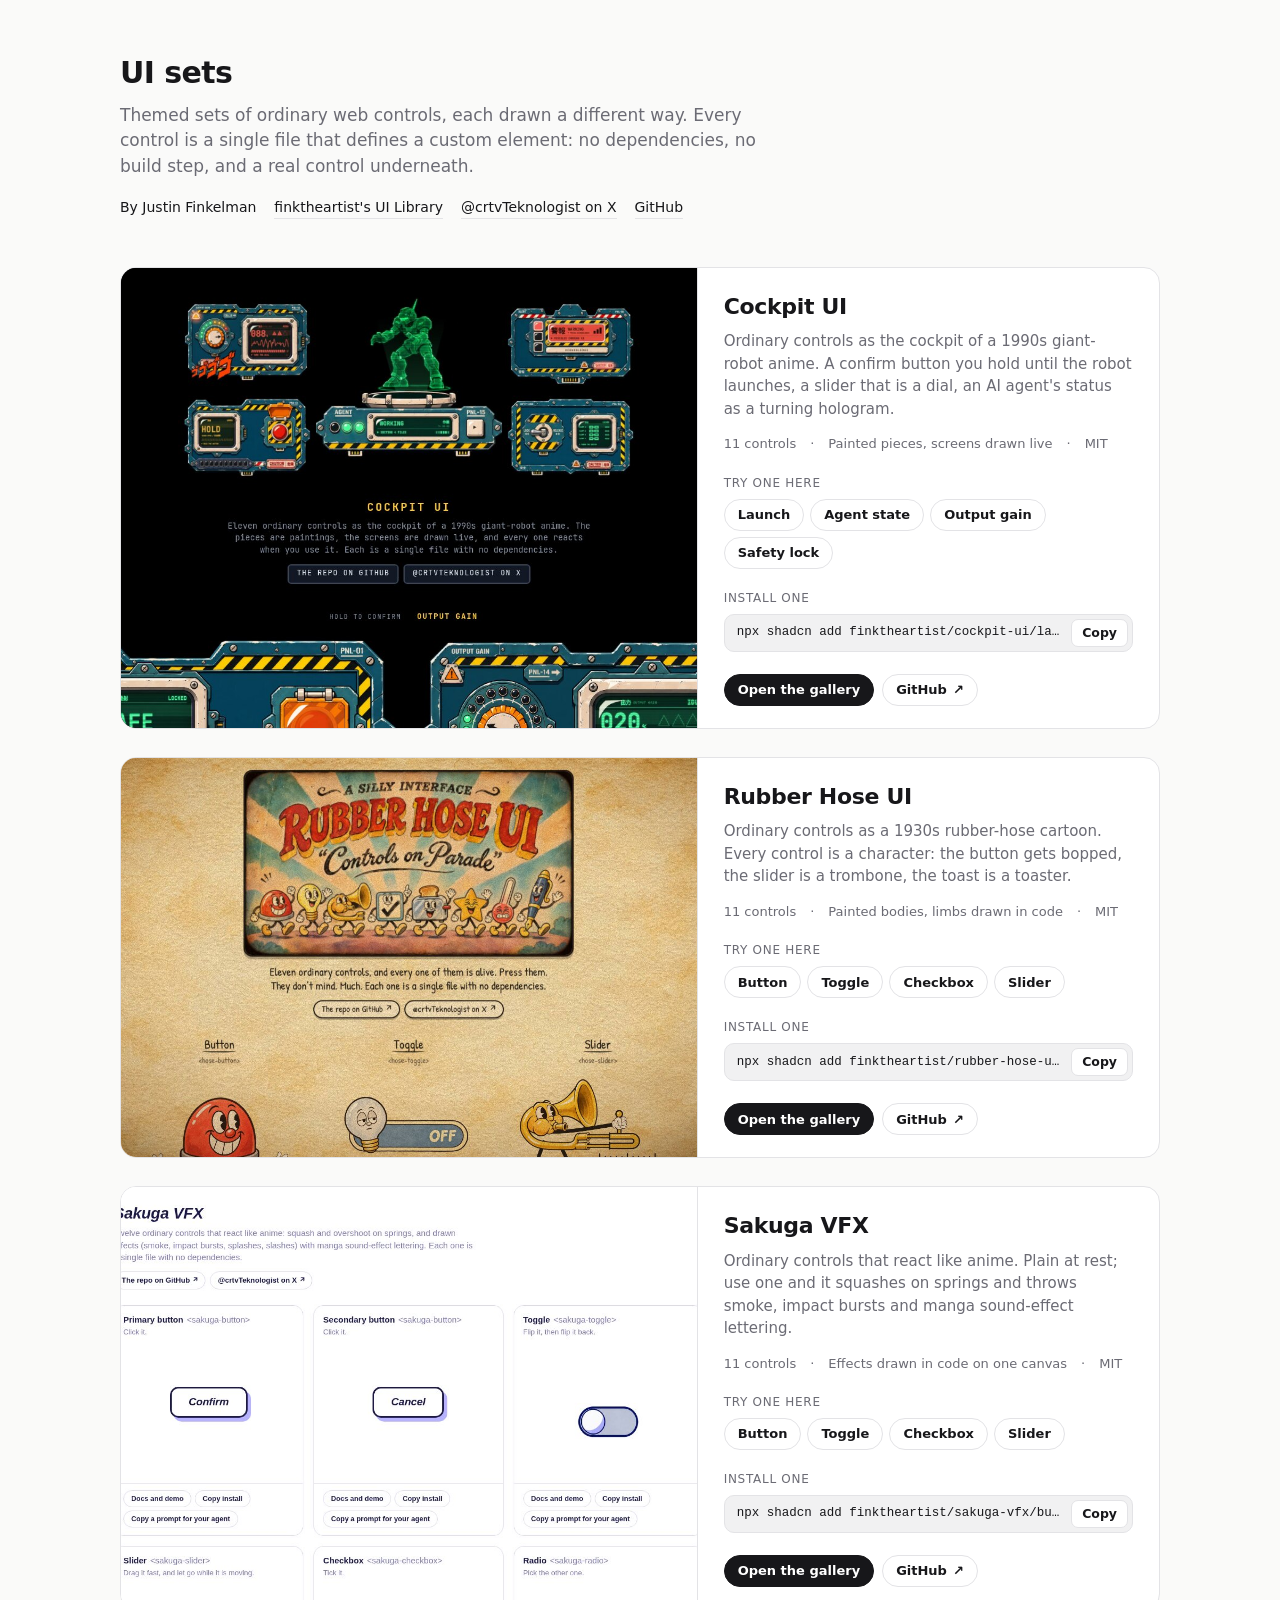
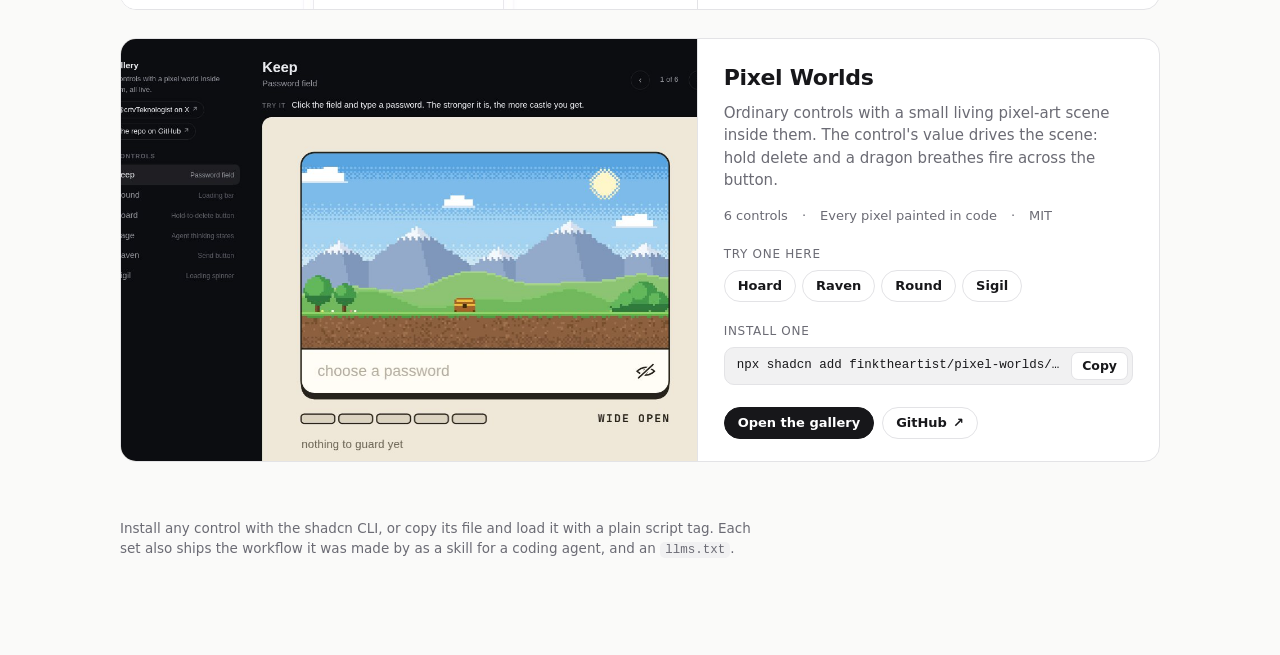
==== sets/index.html @ ffd16091 "Make the library the home page The library moves from /library/ to the root, the page that lists the" ====
<!doctype html>
<html lang="en">
<head>
<meta charset="utf-8">
<meta name="viewport" content="width=device-width, initial-scale=1, viewport-fit=cover">
<title>UI sets by Justin Finkelman</title>
<meta name="description" content="Themed sets of drop-in web components. Every control is a single file with no dependencies.">
<style>
  /* One page that lists every component set. The page is plain on purpose (greys and hairlines, no accent colour) so the
     sets are the only loud things on it. The sets come from sets.json; adding one is adding an entry there and a poster. */
  :root { color-scheme: light dark; --page: #fafaf9; --card: #ffffff; --text: #17171a; --mute: #6b6b74; --line: #e3e3e6; --chip: #f1f1f2; }
  @media (prefers-color-scheme: dark) { :root { --page: #0e0e10; --card: #151518; --text: #f1f1f3; --mute: #9a9aa5; --line: #29292e; --chip: #1e1e22; } }
  * { box-sizing: border-box; }
  html { -webkit-text-size-adjust: 100%; overflow-x: clip; background: var(--page); }
  body { margin: 0; color: var(--text); background: var(--page); font: 400 15px/1.5 -apple-system, BlinkMacSystemFont, "Inter", "Segoe UI", system-ui, sans-serif; -webkit-font-smoothing: antialiased; overflow-x: clip; }
  a { color: inherit; } button { font: inherit; color: inherit; }
  :focus-visible { outline: 2px solid var(--text); outline-offset: 3px; border-radius: 6px; }
  .wrap { max-width: 1080px; margin: 0 auto; padding: 56px 20px 96px; }
  header { max-width: 640px; }
  h1 { margin: 0; font-size: 30px; line-height: 1.15; font-weight: 650; letter-spacing: -.02em; }
  .lede { margin: 12px 0 0; color: var(--mute); font-size: 17px; line-height: 1.5; }
  .by { display: flex; flex-wrap: wrap; gap: 6px 18px; margin: 18px 0 0; font-size: 14px; }
  .by a { text-decoration: none; border-bottom: 1px solid var(--line); } .by a:hover { border-color: var(--text); }
  .sets { display: grid; gap: 28px; margin-top: 48px; }
  .set { display: grid; grid-template-columns: minmax(0, 1.25fr) minmax(0, 1fr); border: 1px solid var(--line); border-radius: 16px; background: var(--card); overflow: hidden; }
  .view { position: relative; display: grid; min-width: 0; border-right: 1px solid var(--line); background: var(--paper, var(--chip)); }
  .view img { display: block; width: 100%; height: 100%; min-height: 300px; object-fit: cover; object-position: top center; }
  .view iframe { display: block; width: 100%; border: 0; background: var(--paper, #fff); }
  .view .live { align-self: center; padding: 14px 0; }
  .info { display: flex; flex-direction: column; min-width: 0; padding: 26px 26px 22px; }
  .info h2 { margin: 0; font-size: 22px; line-height: 1.2; font-weight: 650; letter-spacing: -.015em; }
  .tag { margin: 10px 0 0; color: var(--mute); }
  .meta { display: flex; flex-wrap: wrap; gap: 4px 14px; margin: 14px 0 0; padding: 0; list-style: none; font-size: 13px; color: var(--mute); }
  .meta li + li::before { content: "·"; margin-right: 14px; }
  .try { margin: 20px 0 0; }
  .try p, .install p { margin: 0 0 7px; font-size: 12px; letter-spacing: .06em; text-transform: uppercase; color: var(--mute); }
  .seg { display: flex; flex-wrap: wrap; gap: 6px; }
  .seg button, .btn { display: inline-flex; align-items: center; gap: 6px; height: 32px; padding: 0 13px; border: 1px solid var(--line); border-radius: 999px; background: none; font-size: 13px; font-weight: 550; text-decoration: none; cursor: pointer; white-space: nowrap; }
  .seg button:hover, .btn:hover { border-color: var(--text); }
  .seg button[aria-pressed=true] { background: var(--text); border-color: var(--text); color: var(--card); }
  .install { margin: 20px 0 0; }
  .cmd { display: flex; align-items: center; gap: 8px; min-width: 0; padding: 4px 4px 4px 12px; border: 1px solid var(--line); border-radius: 10px; background: var(--chip); }
  .cmd code { flex: 1; min-width: 0; overflow: hidden; text-overflow: ellipsis; white-space: nowrap; font: 12.5px/1.4 ui-monospace, "SF Mono", Menlo, Consolas, monospace; }
  .cmd button { flex: none; height: 28px; padding: 0 10px; border: 1px solid var(--line); border-radius: 7px; background: var(--card); font-size: 12.5px; font-weight: 550; cursor: pointer; }
  .cmd button:hover { border-color: var(--text); }
  .links { display: flex; flex-wrap: wrap; gap: 8px; margin: auto 0 0; padding-top: 22px; }
  .btn.main { background: var(--text); border-color: var(--text); color: var(--card); }
  .soon { display: inline-block; margin-left: 8px; padding: 2px 8px; border: 1px solid var(--line); border-radius: 999px; font-size: 11.5px; font-weight: 550; letter-spacing: .02em; color: var(--mute); vertical-align: 3px; }
  .foot { margin: 56px 0 0; color: var(--mute); font-size: 13.5px; max-width: 640px; }
  .foot code { padding: 1px 5px; border-radius: 5px; background: var(--chip); font-size: 12.5px; }
  .sr { position: absolute; width: 1px; height: 1px; overflow: hidden; clip-path: inset(50%); white-space: nowrap; }
  @media (max-width: 820px) { .set { grid-template-columns: 1fr; } .view { border-right: 0; border-bottom: 1px solid var(--line); } .view img { min-height: 0; aspect-ratio: 16 / 10; } .wrap { padding-top: 36px; } }
</style>
</head>
<body>
<div class="wrap">
  <header>
    <h1>UI sets</h1>
    <p class="lede">Themed sets of ordinary web controls, each drawn a different way. Every control is a single file that defines a custom element: no dependencies, no build step, and a real control underneath.</p>
    <p class="by"><span>By Justin Finkelman</span><a href="../">finktheartist's UI Library</a><a href="https://x.com/crtvTeknologist" target="_blank" rel="noopener">@crtvTeknologist on X</a><a href="https://github.com/finktheartist" target="_blank" rel="noopener">GitHub</a></p>
  </header>
  <main class="sets" id="sets" aria-live="polite"></main>
  <p class="foot">Install any control with the shadcn CLI, or copy its file and load it with a plain script tag. Each set also ships the workflow it was made by as a skill for a coding agent, and an <code>llms.txt</code>.</p>
</div>
<script>
// The sets come from ../sets.json. With ?local the links and the live demos point at copies of the sets under ../_sets/ on this
// server (see the README), which is how the page is previewed before a set is deployed.
const LOCAL = new URLSearchParams(location.search).has('local'), narrow = matchMedia('(max-width: 520px)');
// a demo's height is one number, or two: for a wide frame and for a phone-width one
const tall = (d) => (Array.isArray(d.height) ? d.height[narrow.matches ? 1 : 0] : +d.height || 300);
const esc = (s) => String(s).replace(/[&<>"]/g, (c) => ({ '&': '&amp;', '<': '&lt;', '>': '&gt;', '"': '&quot;' }[c]));
const base = (s) => (LOCAL ? `../_sets/${s.id}/` : s.url.replace(/\/?$/, '/'));

fetch('../sets.json').then((r) => r.json()).then(({ sets }) => {
  const root = document.getElementById('sets');
  for (const s of sets) {
    const live = LOCAL || s.status === 'live', first = s.demos?.[0], cmd = `npx shadcn add ${s.repo}/${first ? first.path.replace(/\/$/, '') : 'NAME'}`;
    const el = document.createElement('article'); el.className = 'set'; el.id = s.id; if (s.paper) el.style.setProperty('--paper', s.paper);
    el.innerHTML = `
      <div class="view"><img src="../posters/${esc(s.id)}.jpg" alt="The ${esc(s.name)} gallery" loading="lazy" width="1200" height="750"></div>
      <div class="info">
        <h2>${esc(s.name)}${live ? '' : '<span class="soon">Coming soon</span>'}</h2>
        <p class="tag">${esc(s.tagline)}</p>
        <ul class="meta"><li>${s.count} controls</li><li>${esc(s.made)}</li><li>MIT</li></ul>
        ${live && s.demos?.length ? `<div class="try"><p id="try-${esc(s.id)}">Try one here</p><div class="seg" role="group" aria-labelledby="try-${esc(s.id)}">${s.demos.map((d, i) => `<button type="button" aria-pressed="false" data-i="${i}">${esc(d.name)}</button>`).join('')}</div></div>` : ''}
        ${live ? `<div class="install"><p>Install one</p><div class="cmd"><code>${esc(cmd)}</code><button type="button" data-copy="${esc(cmd)}">Copy</button></div></div>` : ''}
        <p class="links">${live ? `<a class="btn main" href="${esc(base(s))}">Open the gallery</a>` : ''}<a class="btn" href="https://github.com/${esc(s.repo)}" target="_blank" rel="noopener">GitHub <span aria-hidden="true">&#8599;</span></a></p>
        <span class="sr" role="status"></span>
      </div>`;
    root.append(el);
    // a demo button swaps the poster for that control, live, in a frame; pressing it again brings the poster back
    const view = el.querySelector('.view'), poster = view.innerHTML, status = el.querySelector('[role=status]');
    el.querySelectorAll('.seg button').forEach((b) => b.addEventListener('click', () => {
      const d = s.demos[+b.dataset.i], on = b.getAttribute('aria-pressed') !== 'true';
      el.querySelectorAll('.seg button').forEach((o) => o.setAttribute('aria-pressed', String(o === b && on)));
      view.innerHTML = on ? `<div class="live"><iframe src="${esc(base(s) + d.path)}?embed=1" height="${tall(d)}" title="${esc(s.name)}: ${esc(d.name)}, live" loading="lazy"></iframe></div>` : poster;
      status.textContent = on ? `${d.name} is live in the frame.` : 'Poster shown.';
    }));
    el.querySelector('[data-copy]')?.addEventListener('click', async (e) => {
      const b = e.currentTarget, text = b.dataset.copy; let ok = false;
      // the clipboard API needs https (or localhost), so fall back to a selected textarea
      try { await navigator.clipboard.writeText(text); ok = true; } catch {
        const t = Object.assign(document.createElement('textarea'), { value: text }); t.style.cssText = 'position:fixed;opacity:0'; document.body.append(t); t.select();
        try { ok = document.execCommand('copy'); } catch {} t.remove();
      }
      b.textContent = ok ? 'Copied' : 'Select it'; status.textContent = ok ? 'Install command copied.' : 'Could not copy here.'; setTimeout(() => { b.textContent = 'Copy'; }, 1600);
    });
  }
}).catch(() => { document.getElementById('sets').innerHTML = '<p>Could not load the list of sets.</p>'; });
</script>
</body>
</html>
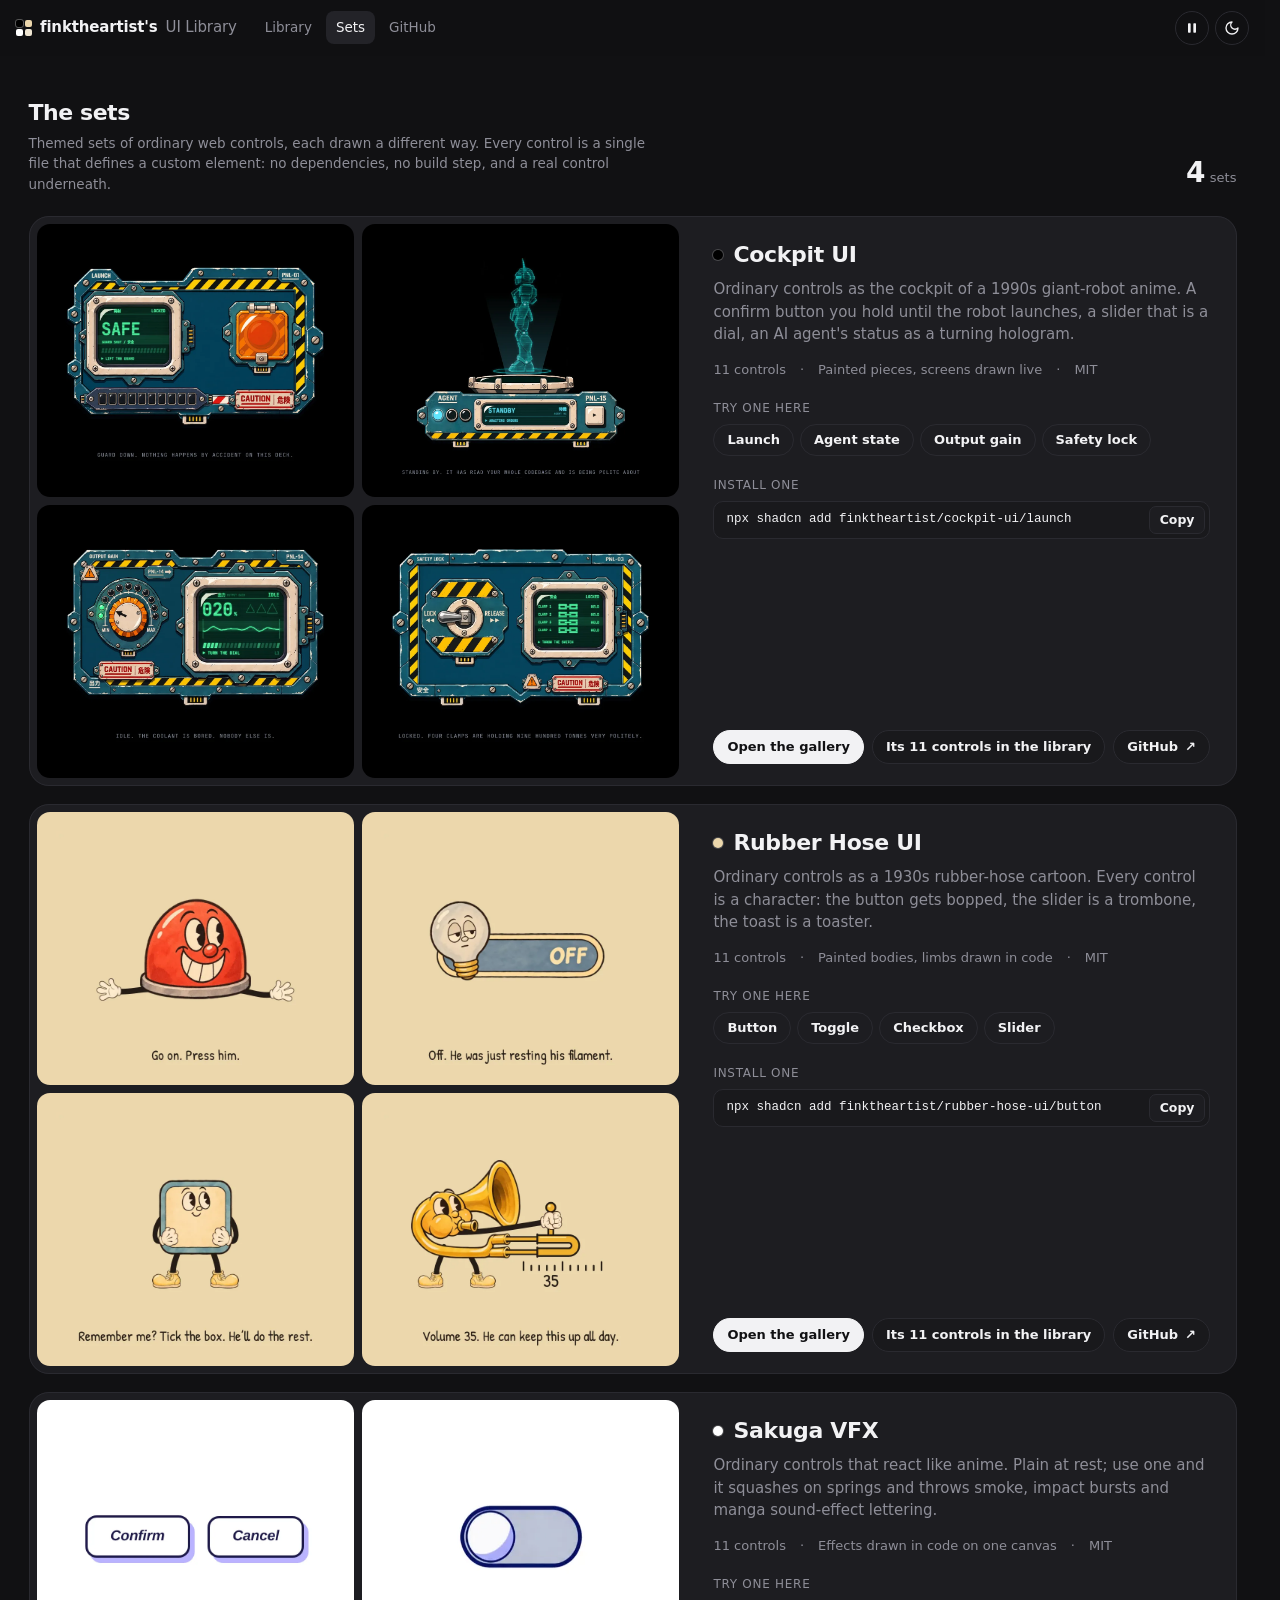
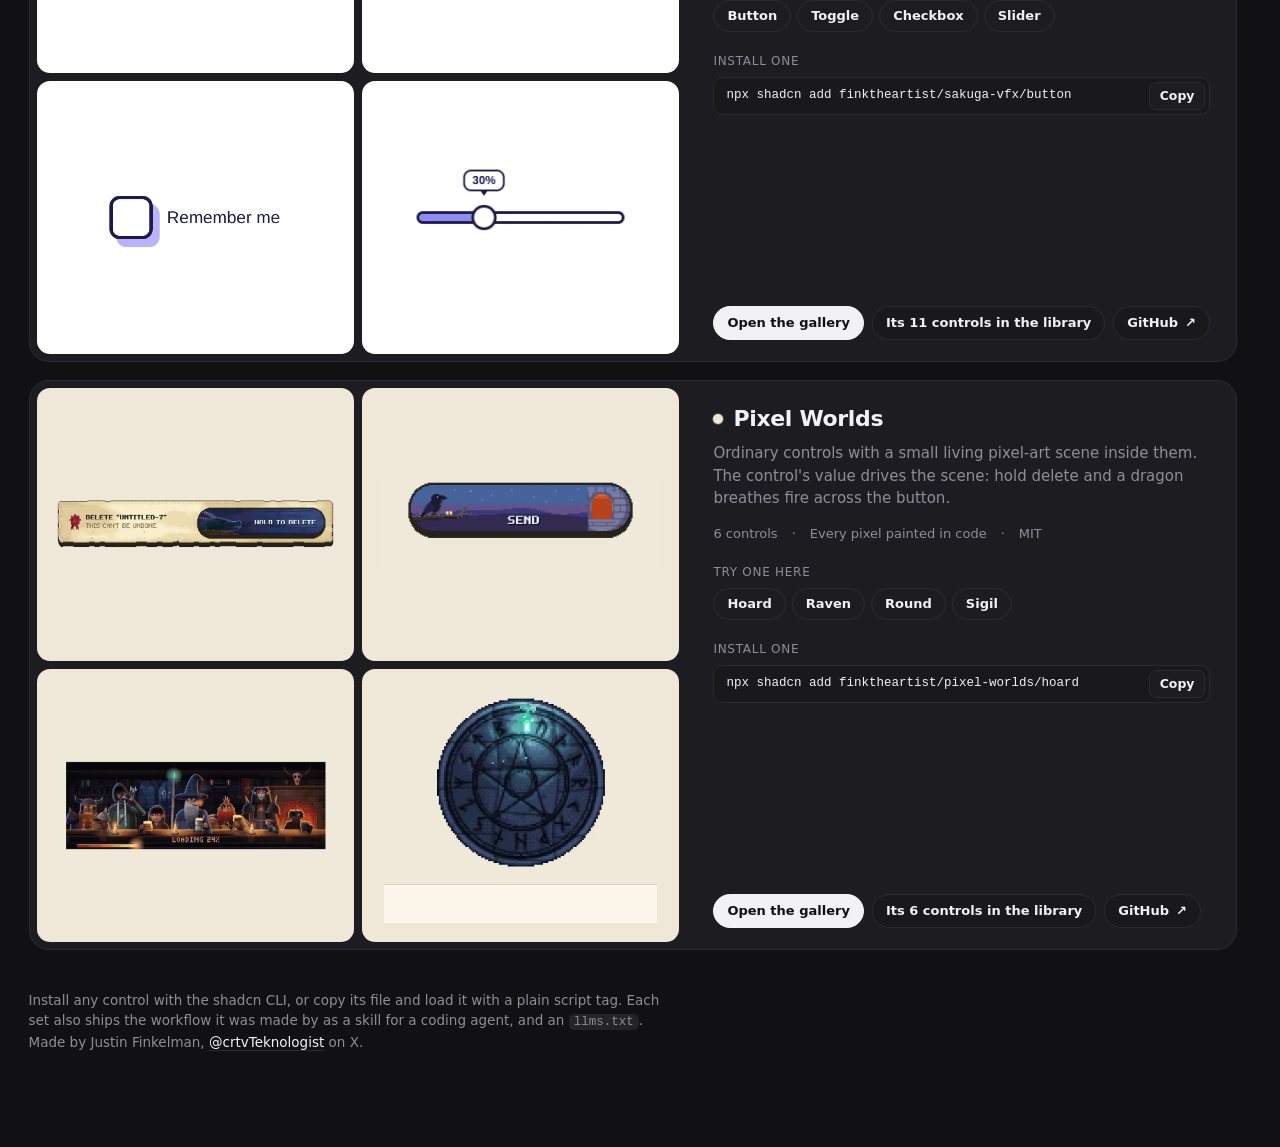
==== commit 3b3ce8fc: "Sets page: one tile style for every set, and one top bar for the site Each set is shown as four of i" ====
--- a/sets/index.html
+++ b/sets/index.html
@@ -3,99 +3,121 @@
 <head>
 <meta charset="utf-8">
 <meta name="viewport" content="width=device-width, initial-scale=1, viewport-fit=cover">
-<title>UI sets by Justin Finkelman</title>
+<title>Sets · finktheartist's UI Library</title>
 <meta name="description" content="Themed sets of drop-in web components. Every control is a single file with no dependencies.">
+<script>try { document.documentElement.dataset.theme = localStorage.getItem('lib-theme') || 'dark'; } catch { document.documentElement.dataset.theme = 'dark'; }</script>
+<link rel="stylesheet" href="../site.css">
 <style>
-  /* One page that lists every component set. The page is plain on purpose (greys and hairlines, no accent colour) so the
-     sets are the only loud things on it. The sets come from sets.json; adding one is adding an entry there and a poster. */
-  :root { color-scheme: light dark; --page: #fafaf9; --card: #ffffff; --text: #17171a; --mute: #6b6b74; --line: #e3e3e6; --chip: #f1f1f2; }
-  @media (prefers-color-scheme: dark) { :root { --page: #0e0e10; --card: #151518; --text: #f1f1f3; --mute: #9a9aa5; --line: #29292e; --chip: #1e1e22; } }
-  * { box-sizing: border-box; }
-  html { -webkit-text-size-adjust: 100%; overflow-x: clip; background: var(--page); }
-  body { margin: 0; color: var(--text); background: var(--page); font: 400 15px/1.5 -apple-system, BlinkMacSystemFont, "Inter", "Segoe UI", system-ui, sans-serif; -webkit-font-smoothing: antialiased; overflow-x: clip; }
-  a { color: inherit; } button { font: inherit; color: inherit; }
-  :focus-visible { outline: 2px solid var(--text); outline-offset: 3px; border-radius: 6px; }
-  .wrap { max-width: 1080px; margin: 0 auto; padding: 56px 20px 96px; }
-  header { max-width: 640px; }
-  h1 { margin: 0; font-size: 30px; line-height: 1.15; font-weight: 650; letter-spacing: -.02em; }
-  .lede { margin: 12px 0 0; color: var(--mute); font-size: 17px; line-height: 1.5; }
-  .by { display: flex; flex-wrap: wrap; gap: 6px 18px; margin: 18px 0 0; font-size: 14px; }
-  .by a { text-decoration: none; border-bottom: 1px solid var(--line); } .by a:hover { border-color: var(--text); }
-  .sets { display: grid; gap: 28px; margin-top: 48px; }
-  .set { display: grid; grid-template-columns: minmax(0, 1.25fr) minmax(0, 1fr); border: 1px solid var(--line); border-radius: 16px; background: var(--card); overflow: hidden; }
-  .view { position: relative; display: grid; min-width: 0; border-right: 1px solid var(--line); background: var(--paper, var(--chip)); }
-  .view img { display: block; width: 100%; height: 100%; min-height: 300px; object-fit: cover; object-position: top center; }
-  .view iframe { display: block; width: 100%; border: 0; background: var(--paper, #fff); }
-  .view .live { align-self: center; padding: 14px 0; }
+  /* The sets themselves, one card each. Every card is drawn the same way: four of the set's controls in a 2 by 2 mosaic,
+     each playing its recording from the library (library/loops), so the sets differ only in their own art.
+     A tile, or a "Try one here" button, swaps the mosaic for that control, live. The sets come from ../sets.json and the
+     tiles from ../library/components.json. The colours and the top bar are shared with the library (site.css, site.js). */
+  .wrap { max-width: 1240px; margin: 0 auto; padding: 0 max(16px, env(safe-area-inset-left)) 96px; }
+  .head { display: flex; align-items: end; justify-content: space-between; gap: 16px; padding: 40px 0 22px; }
+  .head h1 { margin: 0; font-size: 22px; font-weight: 650; letter-spacing: -.02em; }
+  .head p { max-width: 620px; margin: 4px 0 0; color: var(--mute); font-size: 13.5px; }
+  .count { flex: none; text-align: right; color: var(--mute); font-size: 13px; } .count b { color: var(--text); font-size: 28px; font-weight: 650; letter-spacing: -.02em; margin-right: 5px; }
+  .sets { display: grid; gap: 18px; }
+  .set { display: grid; grid-template-columns: minmax(0, 1.2fr) minmax(0, 1fr); border-radius: 20px; background: var(--card); outline: 1px solid var(--line); outline-offset: -1px; overflow: hidden; }
+  .view { position: relative; min-width: 0; padding: 8px; }
+  .mosaic { display: grid; grid-template-columns: 1fr 1fr; gap: 8px; height: 100%; }
+  .tile { position: relative; display: block; min-height: 0; aspect-ratio: 1 / .86; padding: 0; border: 0; border-radius: 13px; background: var(--bg); overflow: hidden; cursor: pointer; }
+  .tile img, .tile video { position: absolute; inset: 0; width: 100%; height: 100%; object-fit: contain; padding: 6%; transition: opacity .2s, transform .35s cubic-bezier(.2, .8, .2, 1); }
+  .tile video { opacity: 0; } .tile video.on { opacity: 1; }
+  .tile:hover img, .tile:hover video { transform: scale(1.03); }
+  .tile .name { position: absolute; left: 8px; bottom: 8px; display: inline-flex; align-items: center; gap: 5px; height: 24px; padding: 0 9px; border-radius: 999px; background: rgb(0 0 0 / .6); color: #fff; font-size: 11.5px; font-weight: 600; opacity: 0; transform: translateY(4px); transition: opacity .18s, transform .18s; }
+  .tile:hover .name, .tile:focus-visible .name { opacity: 1; transform: none; }
+  .tile:focus-visible { outline-offset: -3px; }
+  .live { position: relative; display: grid; place-items: center; height: 100%; min-height: 320px; border-radius: 13px; background: var(--paper); overflow: hidden; }
+  .live iframe { display: block; width: 100%; border: 0; background: var(--paper); }
+  .live .back { position: absolute; right: 10px; top: 10px; background: rgb(0 0 0 / .55); border-color: transparent; color: #fff; }
   .info { display: flex; flex-direction: column; min-width: 0; padding: 26px 26px 22px; }
-  .info h2 { margin: 0; font-size: 22px; line-height: 1.2; font-weight: 650; letter-spacing: -.015em; }
+  .info h2 { display: flex; align-items: center; gap: 10px; margin: 0; font-size: 22px; line-height: 1.2; font-weight: 650; letter-spacing: -.015em; }
+  .dot { flex: none; width: 10px; height: 10px; border-radius: 50%; box-shadow: 0 0 0 1px rgb(127 127 127 / .45); }
   .tag { margin: 10px 0 0; color: var(--mute); }
   .meta { display: flex; flex-wrap: wrap; gap: 4px 14px; margin: 14px 0 0; padding: 0; list-style: none; font-size: 13px; color: var(--mute); }
   .meta li + li::before { content: "·"; margin-right: 14px; }
-  .try { margin: 20px 0 0; }
-  .try p, .install p { margin: 0 0 7px; font-size: 12px; letter-spacing: .06em; text-transform: uppercase; color: var(--mute); }
+  .label { margin: 20px 0 7px; font-size: 12px; letter-spacing: .06em; text-transform: uppercase; color: var(--mute); }
   .seg { display: flex; flex-wrap: wrap; gap: 6px; }
-  .seg button, .btn { display: inline-flex; align-items: center; gap: 6px; height: 32px; padding: 0 13px; border: 1px solid var(--line); border-radius: 999px; background: none; font-size: 13px; font-weight: 550; text-decoration: none; cursor: pointer; white-space: nowrap; }
-  .seg button:hover, .btn:hover { border-color: var(--text); }
-  .seg button[aria-pressed=true] { background: var(--text); border-color: var(--text); color: var(--card); }
-  .install { margin: 20px 0 0; }
-  .cmd { display: flex; align-items: center; gap: 8px; min-width: 0; padding: 4px 4px 4px 12px; border: 1px solid var(--line); border-radius: 10px; background: var(--chip); }
+  .seg button { height: 32px; padding: 0 13px; border: 1px solid var(--line); border-radius: 999px; background: none; font-size: 13px; font-weight: 550; }
+  .seg button:hover { border-color: var(--faint); }
+  .seg button[aria-pressed=true] { background: var(--on); border-color: var(--on); color: var(--on-text); }
+  .cmd { display: flex; align-items: center; gap: 8px; min-width: 0; padding: 4px 4px 4px 12px; border: 1px solid var(--line); border-radius: 10px; background: var(--raise); }
   .cmd code { flex: 1; min-width: 0; overflow: hidden; text-overflow: ellipsis; white-space: nowrap; font: 12.5px/1.4 ui-monospace, "SF Mono", Menlo, Consolas, monospace; }
-  .cmd button { flex: none; height: 28px; padding: 0 10px; border: 1px solid var(--line); border-radius: 7px; background: var(--card); font-size: 12.5px; font-weight: 550; cursor: pointer; }
-  .cmd button:hover { border-color: var(--text); }
+  .cmd button { flex: none; height: 28px; padding: 0 10px; border: 1px solid var(--line); border-radius: 7px; background: var(--card); font-size: 12.5px; font-weight: 550; }
+  .cmd button:hover { border-color: var(--faint); }
   .links { display: flex; flex-wrap: wrap; gap: 8px; margin: auto 0 0; padding-top: 22px; }
-  .btn.main { background: var(--text); border-color: var(--text); color: var(--card); }
-  .soon { display: inline-block; margin-left: 8px; padding: 2px 8px; border: 1px solid var(--line); border-radius: 999px; font-size: 11.5px; font-weight: 550; letter-spacing: .02em; color: var(--mute); vertical-align: 3px; }
-  .foot { margin: 56px 0 0; color: var(--mute); font-size: 13.5px; max-width: 640px; }
+  .soon { padding: 2px 8px; border: 1px solid var(--line); border-radius: 999px; font-size: 11.5px; font-weight: 550; color: var(--mute); }
+  .foot { margin: 40px 0 0; color: var(--mute); font-size: 13.5px; max-width: 640px; }
+  .foot a { color: var(--text); border-bottom: 1px solid var(--line); } .foot a:hover { border-color: var(--text); }
   .foot code { padding: 1px 5px; border-radius: 5px; background: var(--chip); font-size: 12.5px; }
-  .sr { position: absolute; width: 1px; height: 1px; overflow: hidden; clip-path: inset(50%); white-space: nowrap; }
-  @media (max-width: 820px) { .set { grid-template-columns: 1fr; } .view { border-right: 0; border-bottom: 1px solid var(--line); } .view img { min-height: 0; aspect-ratio: 16 / 10; } .wrap { padding-top: 36px; } }
+  @media (max-width: 860px) { .set { grid-template-columns: 1fr; } .info { padding: 20px 18px 18px; } }
+  @media (max-width: 600px) { .head { padding-top: 28px; } .head p { display: none; } }
 </style>
 </head>
 <body>
+<header class="bar" id="bar" data-page="sets" data-root="../"></header>
 <div class="wrap">
-  <header>
-    <h1>UI sets</h1>
-    <p class="lede">Themed sets of ordinary web controls, each drawn a different way. Every control is a single file that defines a custom element: no dependencies, no build step, and a real control underneath.</p>
-    <p class="by"><span>By Justin Finkelman</span><a href="../">finktheartist's UI Library</a><a href="https://x.com/crtvTeknologist" target="_blank" rel="noopener">@crtvTeknologist on X</a><a href="https://github.com/finktheartist" target="_blank" rel="noopener">GitHub</a></p>
-  </header>
+  <div class="head">
+    <div><h1>The sets</h1><p>Themed sets of ordinary web controls, each drawn a different way. Every control is a single file that defines a custom element: no dependencies, no build step, and a real control underneath.</p></div>
+    <div class="count"><b id="count">–</b>sets</div>
+  </div>
   <main class="sets" id="sets" aria-live="polite"></main>
-  <p class="foot">Install any control with the shadcn CLI, or copy its file and load it with a plain script tag. Each set also ships the workflow it was made by as a skill for a coding agent, and an <code>llms.txt</code>.</p>
+  <p class="foot">Install any control with the shadcn CLI, or copy its file and load it with a plain script tag. Each set also ships the workflow it was made by as a skill for a coding agent, and an <code>llms.txt</code>. Made by Justin Finkelman, <a href="https://x.com/crtvTeknologist" target="_blank" rel="noopener">@crtvTeknologist</a> on X.</p>
 </div>
+<script src="../site.js"></script>
 <script>
-// The sets come from ../sets.json. With ?local the links and the live demos point at copies of the sets under ../_sets/ on this
-// server (see the README), which is how the page is previewed before a set is deployed.
+// With ?local the links and the live demos point at copies of the sets under ../_sets/ on this server (see the README),
+// which is how the page is previewed before a set is deployed.
 const LOCAL = new URLSearchParams(location.search).has('local'), narrow = matchMedia('(max-width: 520px)');
 // a demo's height is one number, or two: for a wide frame and for a phone-width one
 const tall = (d) => (Array.isArray(d.height) ? d.height[narrow.matches ? 1 : 0] : +d.height || 300);
 const esc = (s) => String(s).replace(/[&<>"]/g, (c) => ({ '&': '&amp;', '<': '&lt;', '>': '&gt;', '"': '&quot;' }[c]));
 const base = (s) => (LOCAL ? `../_sets/${s.id}/` : s.url.replace(/\/?$/, '/'));
+const BACK = '<svg viewBox="0 0 24 24" fill="none" stroke="currentColor" stroke-width="2" stroke-linecap="round" stroke-linejoin="round"><rect x="4" y="4" width="7" height="7" rx="1.5"/><rect x="13" y="4" width="7" height="7" rx="1.5"/><rect x="4" y="13" width="7" height="7" rx="1.5"/><rect x="13" y="13" width="7" height="7" rx="1.5"/></svg>';
 
-fetch('../sets.json').then((r) => r.json()).then(({ sets }) => {
+Promise.all([fetch('../sets.json').then((r) => r.json()), fetch('../library/components.json').then((r) => r.json()).catch(() => ({ components: [] }))]).then(([{ sets }, lib]) => {
   const root = document.getElementById('sets');
+  document.getElementById('count').textContent = sets.length;
   for (const s of sets) {
     const live = LOCAL || s.status === 'live', first = s.demos?.[0], cmd = `npx shadcn add ${s.repo}/${first ? first.path.replace(/\/$/, '') : 'NAME'}`;
-    const el = document.createElement('article'); el.className = 'set'; el.id = s.id; if (s.paper) el.style.setProperty('--paper', s.paper);
+    // each demo's tile: its still and its loop from the library, on its demo page's own background
+    const tiles = (s.demos || []).slice(0, 4).map((d, i) => {
+      const c = lib.components.find((x) => x.set === s.id && x.demo === d.path);
+      if (!c) return `<button class="tile" type="button" data-i="${i}" style="--bg:${s.paper}"><span class="name">${esc(d.name)}</span></button>`;
+      return `<button class="tile" type="button" data-i="${i}" style="--bg:${c.size?.bg || s.paper}" aria-label="Try ${esc(d.name)} live"><img src="../library/thumbs/${c.set}--${c.name}.webp" alt="" loading="lazy" decoding="async">${c.loop ? `<video src="../library/loops/${c.set}--${c.name}.mp4" muted loop playsinline preload="none" aria-hidden="true"></video>` : ''}<span class="name">${esc(d.name)}</span></button>`;
+    }).join('');
+    const el = document.createElement('article'); el.className = 'set'; el.id = s.id; el.style.setProperty('--paper', s.paper || '#fff');
     el.innerHTML = `
-      <div class="view"><img src="../posters/${esc(s.id)}.jpg" alt="The ${esc(s.name)} gallery" loading="lazy" width="1200" height="750"></div>
+      <div class="view"><div class="mosaic">${tiles}</div></div>
       <div class="info">
-        <h2>${esc(s.name)}${live ? '' : '<span class="soon">Coming soon</span>'}</h2>
+        <h2><span class="dot" style="background:${esc(s.paper)}"></span>${esc(s.name)}${live ? '' : '<span class="soon">Coming soon</span>'}</h2>
         <p class="tag">${esc(s.tagline)}</p>
         <ul class="meta"><li>${s.count} controls</li><li>${esc(s.made)}</li><li>MIT</li></ul>
-        ${live && s.demos?.length ? `<div class="try"><p id="try-${esc(s.id)}">Try one here</p><div class="seg" role="group" aria-labelledby="try-${esc(s.id)}">${s.demos.map((d, i) => `<button type="button" aria-pressed="false" data-i="${i}">${esc(d.name)}</button>`).join('')}</div></div>` : ''}
-        ${live ? `<div class="install"><p>Install one</p><div class="cmd"><code>${esc(cmd)}</code><button type="button" data-copy="${esc(cmd)}">Copy</button></div></div>` : ''}
-        <p class="links">${live ? `<a class="btn main" href="${esc(base(s))}">Open the gallery</a>` : ''}<a class="btn" href="https://github.com/${esc(s.repo)}" target="_blank" rel="noopener">GitHub <span aria-hidden="true">&#8599;</span></a></p>
+        ${live && s.demos?.length ? `<p class="label" id="try-${esc(s.id)}">Try one here</p><div class="seg" role="group" aria-labelledby="try-${esc(s.id)}">${s.demos.map((d, i) => `<button type="button" aria-pressed="false" data-i="${i}">${esc(d.name)}</button>`).join('')}</div>` : ''}
+        ${live ? `<p class="label">Install one</p><div class="cmd"><code>${esc(cmd)}</code><button type="button" data-copy="${esc(cmd)}">Copy</button></div>` : ''}
+        <p class="links">${live ? `<a class="btn main" href="${esc(base(s))}">Open the gallery</a><a class="btn" href="../${LOCAL ? '?local' : ''}#/?set=${esc(s.id)}">Its ${s.count} controls in the library</a>` : ''}<a class="btn" href="https://github.com/${esc(s.repo)}" target="_blank" rel="noopener">GitHub <span aria-hidden="true">&#8599;</span></a></p>
         <span class="sr" role="status"></span>
       </div>`;
     root.append(el);
-    // a demo button swaps the poster for that control, live, in a frame; pressing it again brings the poster back
-    const view = el.querySelector('.view'), poster = view.innerHTML, status = el.querySelector('[role=status]');
-    el.querySelectorAll('.seg button').forEach((b) => b.addEventListener('click', () => {
-      const d = s.demos[+b.dataset.i], on = b.getAttribute('aria-pressed') !== 'true';
-      el.querySelectorAll('.seg button').forEach((o) => o.setAttribute('aria-pressed', String(o === b && on)));
-      view.innerHTML = on ? `<div class="live"><iframe src="${esc(base(s) + d.path)}?embed=1" height="${tall(d)}" title="${esc(s.name)}: ${esc(d.name)}, live" loading="lazy"></iframe></div>` : poster;
-      status.textContent = on ? `${d.name} is live in the frame.` : 'Poster shown.';
-    }));
+    const view = el.querySelector('.view'), mosaic = view.innerHTML, status = el.querySelector('[role=status]');
+    const watch = () => view.querySelectorAll('video').forEach((v) => Site.loop(v));
+    watch();
+    // a tile or a demo button swaps the mosaic for that control, live; pressing it again (or the grid button) brings it back
+    const show = (i) => {
+      const segs = el.querySelectorAll('.seg button'), on = i !== null && segs[i]?.getAttribute('aria-pressed') !== 'true';
+      segs.forEach((o, k) => o.setAttribute('aria-pressed', String(on && k === i)));
+      view.querySelectorAll('video').forEach((v) => Site.forget(v));
+      if (on) {
+        const d = s.demos[i];
+        if (!view.style.minHeight) view.style.minHeight = `${view.offsetHeight}px`; // keep the card the same height while it is live
+        view.innerHTML = `<div class="live"><iframe src="${esc(base(s) + d.path)}?embed=1" height="${tall(d)}" title="${esc(s.name)}: ${esc(d.name)}, live"></iframe><button class="icon back" type="button" aria-label="Back to all four" title="Back to all four">${BACK}</button></div>`;
+        view.querySelector('.back').onclick = () => show(null);
+        status.textContent = `${d.name} is live.`;
+      } else { view.innerHTML = mosaic; view.style.minHeight = ''; watch(); status.textContent = 'All four shown.'; }
+    };
+    view.addEventListener('click', (e) => { const t = e.target.closest('.tile'); if (t && live) show(+t.dataset.i); });
+    el.querySelectorAll('.seg button').forEach((b) => b.addEventListener('click', () => show(+b.dataset.i)));
     el.querySelector('[data-copy]')?.addEventListener('click', async (e) => {
       const b = e.currentTarget, text = b.dataset.copy; let ok = false;
       // the clipboard API needs https (or localhost), so fall back to a selected textarea
--- a/site.css
+++ b/site.css
@@ -0,0 +1,32 @@
+/* Shared by every page of the site: the colours, the base type and the top bar. site.js draws the bar. */
+:root { color-scheme: dark; --page: #111113; --raise: #19191c; --card: #1d1d21; --text: #f2f2f4; --mute: #8e8e98; --faint: #5d5d66; --line: #2a2a30; --chip: #232328; --on: #f2f2f4; --on-text: #111113; }
+:root[data-theme=light] { color-scheme: light; --page: #f5f5f3; --raise: #ffffff; --card: #ffffff; --text: #17171a; --mute: #6b6b74; --faint: #a1a1a8; --line: #e3e3e6; --chip: #ededee; --on: #17171a; --on-text: #ffffff; }
+* { box-sizing: border-box; }
+html { -webkit-text-size-adjust: 100%; overflow-x: clip; background: var(--page); scrollbar-gutter: stable; }
+body { margin: 0; color: var(--text); background: var(--page); font: 400 15px/1.5 -apple-system, BlinkMacSystemFont, "Inter", "Segoe UI", system-ui, sans-serif; -webkit-font-smoothing: antialiased; overflow-x: clip; }
+a { color: inherit; text-decoration: none; } button, input { font: inherit; color: inherit; }
+button { cursor: pointer; }
+:focus-visible { outline: 2px solid var(--text); outline-offset: 2px; border-radius: 8px; }
+[hidden] { display: none !important; }
+.sr { position: absolute; width: 1px; height: 1px; overflow: hidden; clip-path: inset(50%); white-space: nowrap; }
+kbd { padding: 1px 5px; border: 1px solid var(--line); border-radius: 5px; font: 11px/1.4 ui-monospace, "SF Mono", Menlo, monospace; color: var(--mute); }
+
+.bar { position: sticky; top: 0; z-index: 20; display: flex; align-items: center; gap: 18px; height: 56px; padding: 0 max(16px, env(safe-area-inset-left)); background: color-mix(in srgb, var(--page) 86%, transparent); backdrop-filter: blur(14px); -webkit-backdrop-filter: blur(14px); border-bottom: 1px solid transparent; transition: border-color .2s; }
+.bar.scrolled { border-bottom-color: var(--line); }
+.brand { display: flex; align-items: center; gap: 8px; flex: none; font-weight: 650; letter-spacing: -.01em; white-space: nowrap; }
+.brand i { display: grid; grid-template-columns: 1fr 1fr; gap: 2px; width: 16px; height: 16px; }
+.brand i b { border-radius: 2px; } .brand span { color: var(--mute); font-weight: 450; }
+.bar nav { display: flex; gap: 4px; font-size: 13.5px; }
+.bar nav a { padding: 6px 10px; border-radius: 8px; color: var(--mute); } .bar nav a:hover, .bar nav a[aria-current] { color: var(--text); background: var(--chip); }
+.bar .end { margin-left: auto; display: flex; align-items: center; gap: 6px; }
+.icon { display: inline-grid; place-items: center; width: 34px; height: 34px; border: 1px solid var(--line); border-radius: 999px; background: none; color: var(--text); }
+.icon:hover { background: var(--chip); } .icon svg { width: 16px; height: 16px; }
+
+/* the page's own pill buttons, shared so both pages press the same way */
+.btn { display: inline-flex; align-items: center; gap: 7px; height: 34px; padding: 0 13px; border: 1px solid var(--line); border-radius: 999px; background: var(--raise); font-size: 13px; font-weight: 550; }
+.btn:hover { border-color: var(--faint); } .btn svg { width: 15px; height: 15px; } .btn.main { background: var(--on); border-color: var(--on); color: var(--on-text); }
+
+@media (max-width: 600px) {
+  .bar { gap: 10px; } .brand .who { display: none; } .bar nav a.ext { display: none; } .bar nav a { padding: 6px 8px; }
+}
+@media (prefers-reduced-motion: reduce) { * { transition: none !important; } }
